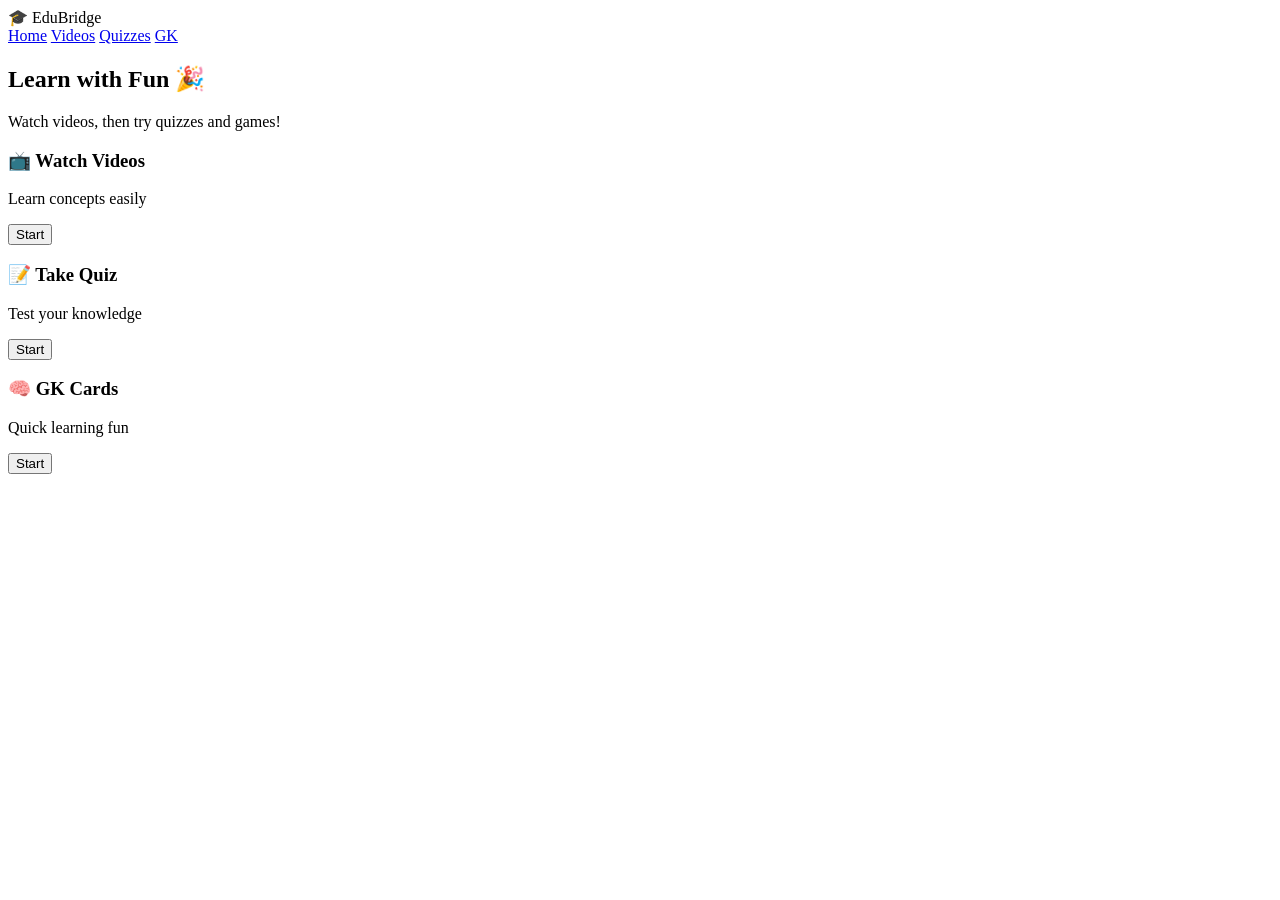
==== frontend/index.html @ 8923375b "Initial commit" ====
<!DOCTYPE html>
<html lang="en">
<head>
  <meta charset="UTF-8">
  <title>EduBridge</title>
  <link rel="stylesheet" href="style.css">
</head>

<body>

<header>
  <div class="logo">🎓 EduBridge</div>
  <nav>
    <a href="index.html">Home</a>
    <a href="videos.html">Videos</a>
    <a href="quiz.html">Quizzes</a>
    <a href="gk.html">GK</a>
  </nav>
</header>

<section class="hero">
  <h1>Learn with Fun 🎉</h1>
  <p>Watch videos, then try quizzes and games!</p>
</section>

<section class="cards">

  <div class="card">
    <h3>📺 Watch Videos</h3>
    <p>Learn concepts easily</p>
    <button onclick="location.href='videos.html'">Start</button>
  </div>

  <div class="card">
    <h3>📝 Take Quiz</h3>
    <p>Test your knowledge</p>
    <button onclick="location.href='quiz.html'">Start</button>
  </div>

  <div class="card">
    <h3>🧠 GK Cards</h3>
    <p>Quick learning fun</p>
    <button onclick="location.href='gk.html'">Start</button>
  </div>

</section>

</body>
</html>
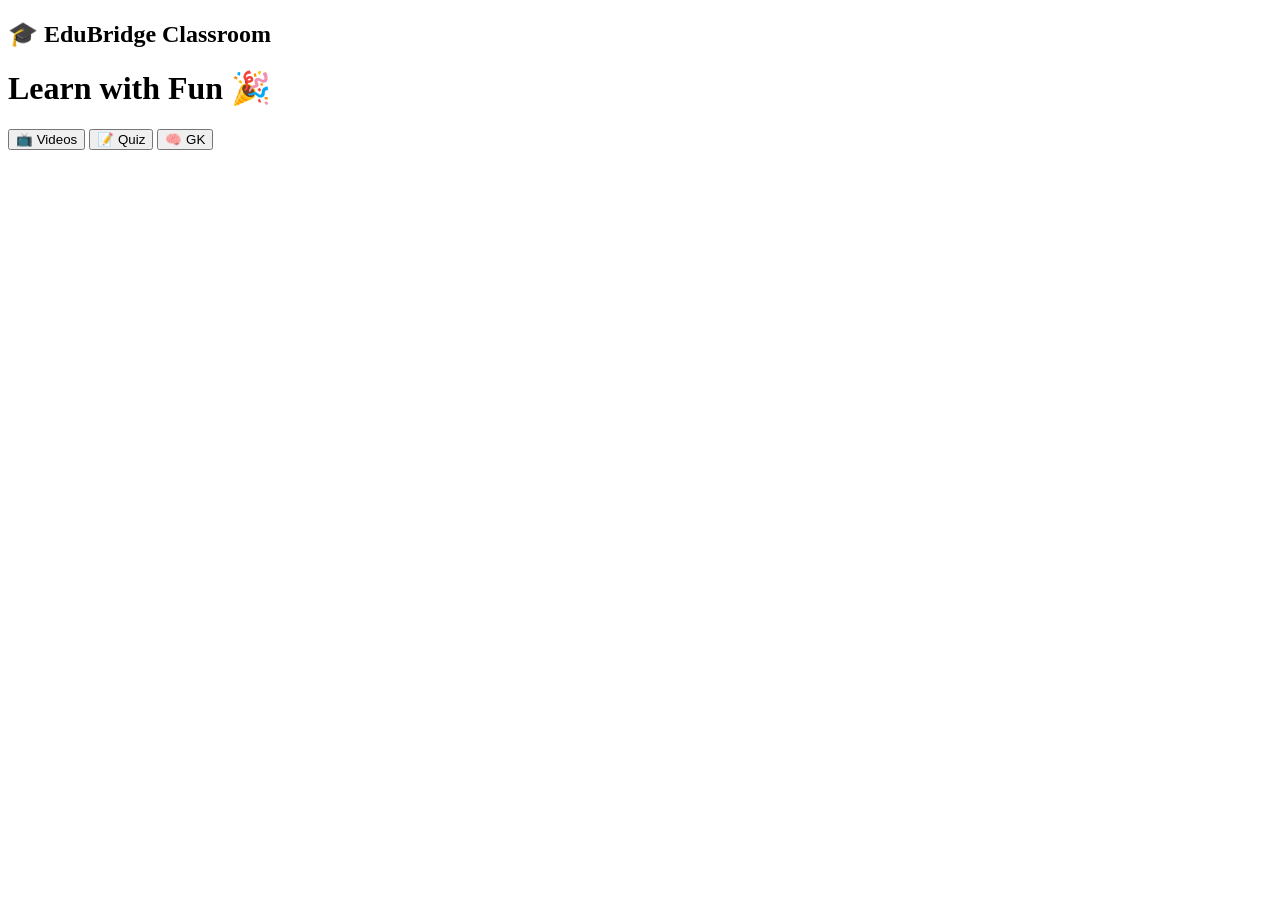
==== commit aab4239b: "small changes Co-authored-by: Copilot <copilot@github.com>" ====
--- a/frontend/index.html
+++ b/frontend/index.html
@@ -1,49 +1,31 @@
 <!DOCTYPE html>
-<html lang="en">
+<html>
 <head>
   <meta charset="UTF-8">
+  <meta name="viewport" content="width=device-width, initial-scale=1.0">
   <title>EduBridge</title>
-  <link rel="stylesheet" href="style.css">
+  <link rel="stylesheet" href="css/style.css">
 </head>
 
 <body>
 
 <header>
-  <div class="logo">🎓 EduBridge</div>
-  <nav>
-    <a href="index.html">Home</a>
-    <a href="videos.html">Videos</a>
-    <a href="quiz.html">Quizzes</a>
-    <a href="gk.html">GK</a>
-  </nav>
+  <h2>🎓 EduBridge Classroom</h2>
 </header>
 
-<section class="hero">
+<div class="main">
+
   <h1>Learn with Fun 🎉</h1>
-  <p>Watch videos, then try quizzes and games!</p>
-</section>
+  <p id="quote"></p>
 
-<section class="cards">
-
-  <div class="card">
-    <h3>📺 Watch Videos</h3>
-    <p>Learn concepts easily</p>
-    <button onclick="location.href='videos.html'">Start</button>
+  <div class="cards">
+    <button onclick="go('videos.html')">📺 Videos</button>
+    <button onclick="go('quiz.html')">📝 Quiz</button>
+    <button onclick="go('gk.html')">🧠 GK</button>
   </div>
 
-  <div class="card">
-    <h3>📝 Take Quiz</h3>
-    <p>Test your knowledge</p>
-    <button onclick="location.href='quiz.html'">Start</button>
-  </div>
+</div>
 
-  <div class="card">
-    <h3>🧠 GK Cards</h3>
-    <p>Quick learning fun</p>
-    <button onclick="location.href='gk.html'">Start</button>
-  </div>
-
-</section>
-
+<script src="js/main.js"></script>
 </body>
 </html>
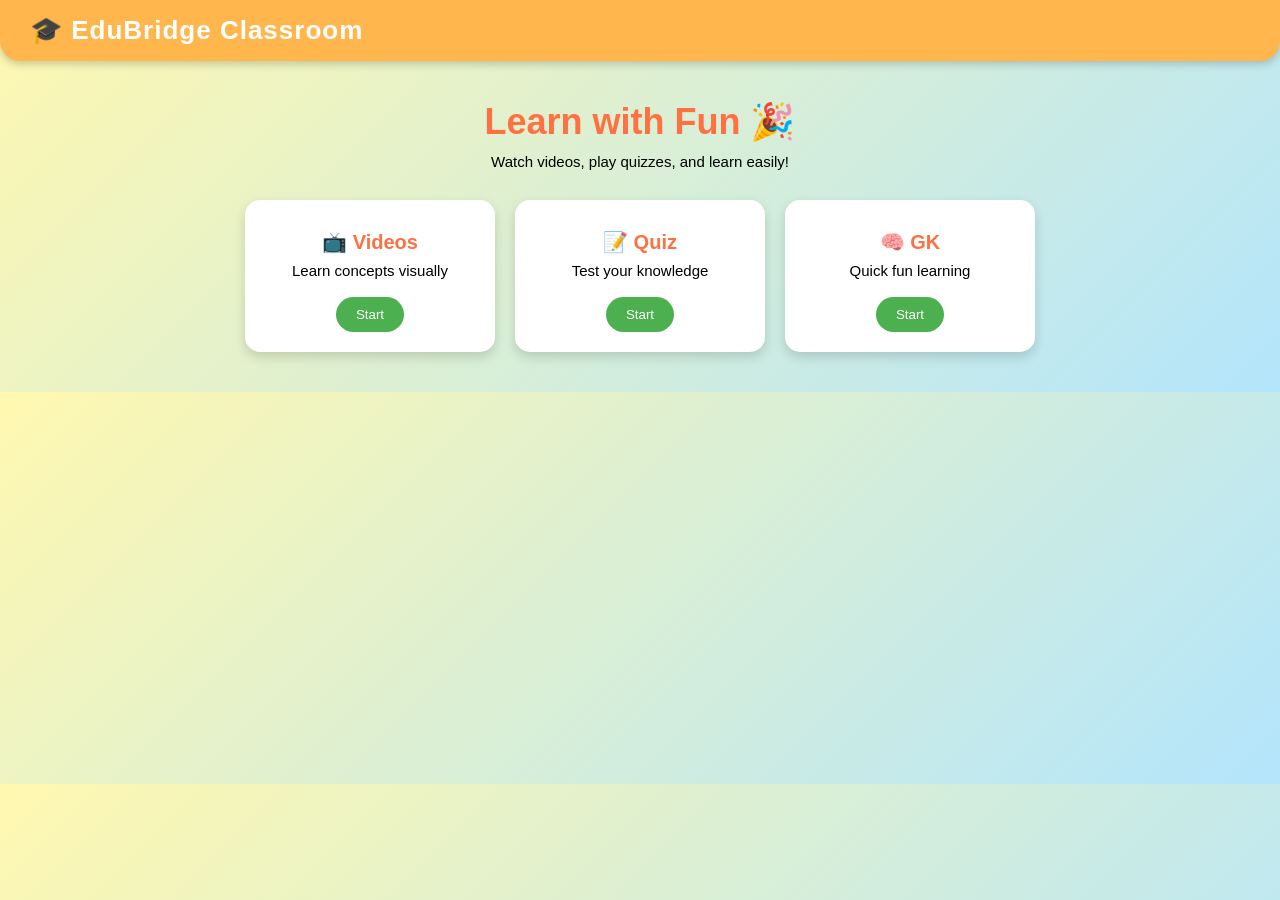
==== commit 8951f07a: "updated video part" ====
--- a/frontend/index.html
+++ b/frontend/index.html
@@ -10,22 +10,35 @@
 <body>
 
 <header>
-  <h2>🎓 EduBridge Classroom</h2>
+  <div class="logo">🎓 EduBridge Classroom</div>
 </header>
 
-<div class="main">
-
+<div class="hero">
   <h1>Learn with Fun 🎉</h1>
-  <p id="quote"></p>
+  <p>Watch videos, play quizzes, and learn easily!</p>
 
   <div class="cards">
-    <button onclick="go('videos.html')">📺 Videos</button>
-    <button onclick="go('quiz.html')">📝 Quiz</button>
-    <button onclick="go('gk.html')">🧠 GK</button>
+
+    <div class="card">
+      <h3>📺 Videos</h3>
+      <p>Learn concepts visually</p>
+      <button onclick="location.href='videos.html'">Start</button>
+    </div>
+
+    <div class="card">
+      <h3>📝 Quiz</h3>
+      <p>Test your knowledge</p>
+      <button onclick="location.href='quiz.html'">Start</button>
+    </div>
+
+    <div class="card">
+      <h3>🧠 GK</h3>
+      <p>Quick fun learning</p>
+      <button onclick="location.href='gk.html'">Start</button>
+    </div>
+
   </div>
-
 </div>
 
-<script src="js/main.js"></script>
 </body>
 </html>
--- a/frontend/css/style.css
+++ b/frontend/css/style.css
@@ -0,0 +1,346 @@
+/* ========== Global Reset ========== */
+* {
+  margin: 0;
+  padding: 0;
+  box-sizing: border-box;
+}
+
+/* ========== Body & Background ========== */
+body {
+  font-family: Arial;
+  background: #f0f8ff;
+  text-align: center;
+}
+
+/* ========== Header & Navigation ========== */
+header {
+  background-color: #ffb74d;            /* warm orange for kids */
+  padding: 15px 30px;
+  color: white;
+  display: flex;
+  align-items: center;
+  justify-content: space-between;
+  box-shadow: 0 3px 8px rgba(0, 0, 0, 0.2);
+  border-bottom-left-radius: 20px;
+  border-bottom-right-radius: 20px;
+}
+
+.logo {
+  font-size: 26px;
+  font-weight: 700;
+  letter-spacing: 1px;
+}
+
+nav a {
+  color: white;
+  margin-left: 18px;
+  text-decoration: none;
+  font-weight: 600;
+  font-size: 15px;
+  padding: 6px 10px;
+  border-radius: 8px;
+  transition: background-color 0.2s ease, transform 0.2s ease;
+}
+
+nav a:hover {
+  background-color: rgba(255, 255, 255, 0.2);
+  transform: translateY(-1px);
+}
+
+/* ========== Main Content Wrapper ========== */
+.main {
+  padding: 30px 20px 50px;
+  text-align: center;
+}
+
+/* For larger screens, center content nicely */
+@media (min-width: 768px) {
+  .main {
+    max-width: 900px;
+    margin: 0 auto;
+  }
+}
+
+/* ========== Headings & Text ========== */
+h1 {
+  font-size: 32px;
+  margin-bottom: 10px;
+  color: #ff7043;
+}
+
+h2 {
+  font-size: 26px;
+  margin-bottom: 10px;
+  color: #ff7043;
+}
+
+h3 {
+  font-size: 20px;
+  margin-top: 20px;
+  margin-bottom: 8px;
+  color: #0288d1;
+}
+
+p {
+  font-size: 15px;
+  margin-bottom: 8px;
+}
+
+/* ========== Buttons ========== */
+.btn-primary {
+  background: linear-gradient(135deg, #4caf50, #66bb6a);
+  color: white;
+  border: none;
+  padding: 12px 22px;
+  border-radius: 25px;
+  cursor: pointer;
+  font-size: 16px;
+  margin: 8px;
+  font-weight: 600;
+  box-shadow: 0 3px 8px rgba(0, 0, 0, 0.2);
+  transition: transform 0.2s ease, box-shadow 0.2s ease, background 0.2s ease;
+}
+
+.btn-primary:hover {
+  transform: translateY(-2px);
+  box-shadow: 0 5px 12px rgba(0, 0, 0, 0.25);
+  background: linear-gradient(135deg, #43a047, #4caf50);
+}
+
+/* ========== Inputs ========== */
+input[type="text"] {
+  padding: 8px 10px;
+  border-radius: 20px;
+  border: 1px solid #ccc;
+  width: 260px;
+  margin-top: 5px;
+  font-size: 14px;
+}
+
+/* ========== Quiz Layout ========== */
+#quiz-area {
+  margin-top: 25px;
+  background-color: rgba(255, 255, 255, 0.9);
+  border-radius: 15px;
+  padding: 20px;
+  box-shadow: 0 3px 8px rgba(0, 0, 0, 0.1);
+}
+
+#question-text {
+  font-size: 18px;
+  margin-bottom: 15px;
+  font-weight: 600;
+}
+
+#options button {
+  width: 80%;
+  max-width: 400px;
+}
+
+#feedback {
+  font-weight: 600;
+  margin-top: 10px;
+  color: #1565c0;
+}
+
+#progress {
+  margin-top: 10px;
+  font-size: 14px;
+  color: #555;
+}
+
+#result-area {
+  background-color: rgba(255, 255, 255, 0.95);
+  border-radius: 15px;
+  padding: 20px;
+  box-shadow: 0 3px 8px rgba(0, 0, 0, 0.1);
+}
+
+/* ========== Video Section ========== */
+.main iframe {
+  border-radius: 15px;
+  box-shadow: 0 3px 10px rgba(0, 0, 0, 0.25);
+  margin-top: 10px;
+}
+
+/* ========== GK Cards ========== */
+.gk-container {
+  display: flex;
+  flex-wrap: wrap;
+  justify-content: center;
+  gap: 15px;
+  margin-top: 25px;
+}
+
+.gk-card {
+  width: 210px;
+  height: 130px;
+  background-color: #ffffff;
+  border-radius: 15px;
+  box-shadow: 0 4px 10px rgba(0, 0, 0, 0.15);
+  display: flex;
+  align-items: center;
+  justify-content: center;
+  padding: 10px;
+  cursor: pointer;
+  transition: transform 0.2s ease, box-shadow 0.2s ease;
+  font-size: 14px;
+  text-align: center;
+}
+
+.gk-card:hover {
+  transform: translateY(-3px);
+  box-shadow: 0 6px 15px rgba(0, 0, 0, 0.2);
+}
+
+/* ========== Responsive Tweaks ========== */
+@media (max-width: 600px) {
+  header {
+    flex-direction: column;
+    align-items: flex-start;
+    gap: 10px;
+  }
+
+  nav a {
+    margin-left: 0;
+    margin-right: 10px;
+  }
+
+  .main iframe {
+    width: 100%;
+    height: auto;
+  }
+
+  #options button {
+    width: 100%;
+  }
+}
+/* ===== Cards UI ===== */
+.card-container {
+  display: flex;
+  justify-content: center;
+  gap: 20px;
+  margin-top: 30px;
+  flex-wrap: wrap;
+}
+
+.card {
+  width: 220px;
+  padding: 20px;
+  background: white;
+  border-radius: 20px;
+  box-shadow: 0 5px 15px rgba(0,0,0,0.15);
+  cursor: pointer;
+  transition: 0.3s;
+  text-align: center;
+  font-size: 16px;
+}
+
+.card:hover {
+  transform: translateY(-5px) scale(1.05);
+}
+
+.card h3 {
+  margin-top: 10px;
+  color: #ff7043;
+}
+.video-card {
+  margin-top: 25px;
+  background: white;
+  padding: 15px;
+  border-radius: 15px;
+  box-shadow: 0 4px 12px rgba(0,0,0,0.2);
+}
+
+.video-card iframe {
+  width: 100%;
+  height: 250px;
+  border-radius: 10px;
+  margin-top: 10px;
+}
+button:active {
+  transform: scale(0.95);
+}
+.hero {
+  text-align: center;
+  padding: 40px 20px;
+}
+
+.hero h1 {
+  font-size: 36px;
+  color: #ff7043;
+}
+
+.cards {
+  display: flex;
+  justify-content: center;
+  gap: 20px;
+  margin-top: 30px;
+  flex-wrap: wrap;
+}
+
+.card {
+  background: white;
+  padding: 20px;
+  width: 250px;
+  border-radius: 15px;
+  text-align: center;
+  box-shadow: 0 5px 12px rgba(0,0,0,0.15);
+  transition: 0.3s;
+}
+
+.card:hover {
+  transform: translateY(-5px);
+}
+
+.card button {
+  margin-top: 10px;
+  padding: 10px 20px;
+  border: none;
+  background: #4caf50;
+  color: white;
+  border-radius: 20px;
+  cursor: pointer;
+}
+/* ===== SUBJECT BUTTONS ===== */
+.subject-btn {
+  padding: 12px 20px;
+  margin: 10px;
+  border-radius: 20px;
+  border: none;
+  background: #0288d1;
+  color: white;
+  font-size: 16px;
+  cursor: pointer;
+}
+
+/* ===== TOPIC BUTTONS ===== */
+.topic-btn {
+  padding: 10px 18px;
+  margin: 8px;
+  border-radius: 15px;
+  border: none;
+  background: #ff7043;
+  color: white;
+  cursor: pointer;
+}
+
+/* ===== VIDEO SECTION ===== */
+#video-section {
+  margin-top: 20px;
+}
+
+/* ===== SUMMARY BOX ===== */
+.summary-box {
+  margin-top: 20px;
+  background: #ffffff;
+  padding: 15px;
+  border-radius: 15px;
+  width: 80%;
+  margin-left: auto;
+  margin-right: auto;
+  box-shadow: 0 3px 8px rgba(0,0,0,0.15);
+}
+body {
+  background: linear-gradient(135deg, #fff8b0, #b3e5fc);
+}
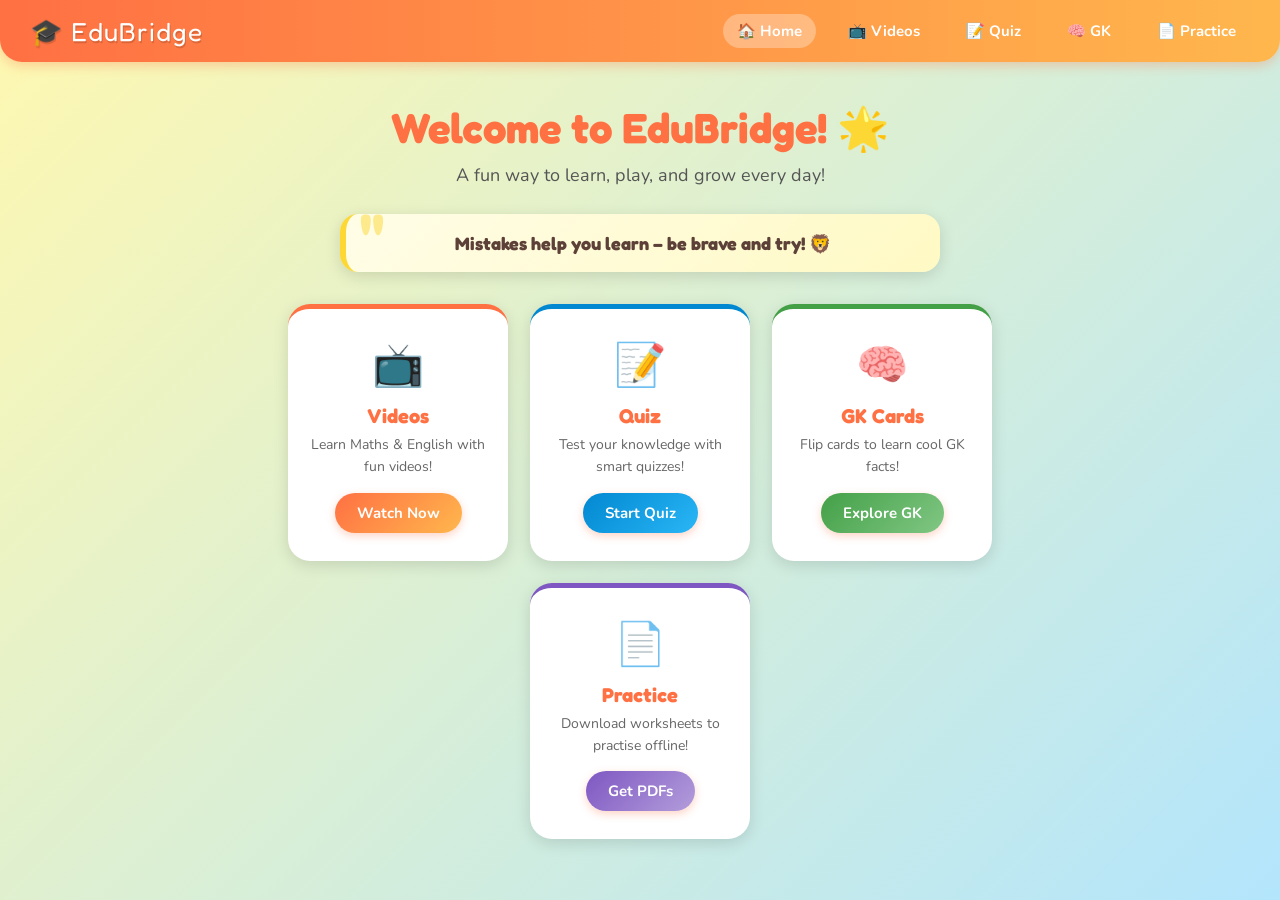
==== commit 9f6e9747: "removed issues" ====
--- a/frontend/index.html
+++ b/frontend/index.html
@@ -1,44 +1,68 @@
 <!DOCTYPE html>
-<html>
+<html lang="en">
 <head>
   <meta charset="UTF-8">
   <meta name="viewport" content="width=device-width, initial-scale=1.0">
-  <title>EduBridge</title>
+  <title>EduBridge – Learn with Fun! 🎓</title>
   <link rel="stylesheet" href="css/style.css">
 </head>
-
 <body>
-
+ 
+<!-- ===== HEADER / NAV ===== -->
 <header>
-  <div class="logo">🎓 EduBridge Classroom</div>
+  <div class="logo">🎓 EduBridge</div>
+  <nav>
+    <a href="index.html" class="active">🏠 Home</a>
+    <a href="videos.html">📺 Videos</a>
+    <a href="quiz.html">📝 Quiz</a>
+    <a href="gk.html">🧠 GK</a>
+    <a href="practice.html">📄 Practice</a>
+  </nav>
 </header>
-
-<div class="hero">
-  <h1>Learn with Fun 🎉</h1>
-  <p>Watch videos, play quizzes, and learn easily!</p>
-
+ 
+<!-- ===== HERO ===== -->
+<div class="hero main">
+  <h1>Welcome to EduBridge! 🌟</h1>
+  <p>A fun way to learn, play, and grow every day!</p>
+ 
+  <!-- Daily Quote Box -->
+  <div class="quote-box" id="dailyQuote">Loading quote...</div>
+ 
+  <!-- Feature Cards -->
   <div class="cards">
-
+ 
     <div class="card">
-      <h3>📺 Videos</h3>
-      <p>Learn concepts visually</p>
-      <button onclick="location.href='videos.html'">Start</button>
+      <span class="emoji">📺</span>
+      <h3>Videos</h3>
+      <p>Learn Maths &amp; English with fun videos!</p>
+      <button onclick="location.href='videos.html'">Watch Now</button>
     </div>
-
+ 
     <div class="card">
-      <h3>📝 Quiz</h3>
-      <p>Test your knowledge</p>
-      <button onclick="location.href='quiz.html'">Start</button>
+      <span class="emoji">📝</span>
+      <h3>Quiz</h3>
+      <p>Test your knowledge with smart quizzes!</p>
+      <button onclick="location.href='quiz.html'">Start Quiz</button>
     </div>
-
+ 
     <div class="card">
-      <h3>🧠 GK</h3>
-      <p>Quick fun learning</p>
-      <button onclick="location.href='gk.html'">Start</button>
+      <span class="emoji">🧠</span>
+      <h3>GK Cards</h3>
+      <p>Flip cards to learn cool GK facts!</p>
+      <button onclick="location.href='gk.html'">Explore GK</button>
     </div>
-
+ 
+    <div class="card">
+      <span class="emoji">📄</span>
+      <h3>Practice</h3>
+      <p>Download worksheets to practise offline!</p>
+      <button onclick="location.href='practice.html'">Get PDFs</button>
+    </div>
+ 
   </div>
 </div>
-
+ 
+<!-- ===== MAIN JS ===== -->
+<script src="js/main.js"></script>
 </body>
 </html>
--- a/frontend/css/style.css
+++ b/frontend/css/style.css
@@ -1,346 +1,627 @@
-/* ========== Global Reset ========== */
-* {
-  margin: 0;
-  padding: 0;
-  box-sizing: border-box;
-}
-
-/* ========== Body & Background ========== */
+/* ========== Google Fonts ========== */
+@import url('https://fonts.googleapis.com/css2?family=Nunito:wght@400;600;700;800;900&family=Fredoka+One&display=swap');
+ 
+/* ========== CSS Variables ========== */
+:root {
+  --orange: #ff7043;
+  --orange-light: #ffab91;
+  --blue: #0288d1;
+  --blue-light: #b3e5fc;
+  --green: #43a047;
+  --green-light: #c8e6c9;
+  --yellow: #fdd835;
+  --yellow-light: #fff9c4;
+  --purple: #7e57c2;
+  --pink: #ec407a;
+  --red: #e53935;
+  --bg: linear-gradient(135deg, #fff8b0 0%, #b3e5fc 100%);
+  --white: #ffffff;
+  --shadow: 0 4px 16px rgba(0,0,0,0.13);
+  --radius: 18px;
+  --font-main: 'Nunito', sans-serif;
+  --font-display: 'Fredoka One', cursive;
+}
+ 
+/* ========== Reset ========== */
+* { margin: 0; padding: 0; box-sizing: border-box; }
+ 
+/* ========== Body ========== */
 body {
-  font-family: Arial;
-  background: #f0f8ff;
-  text-align: center;
-}
-
-/* ========== Header & Navigation ========== */
+  font-family: var(--font-main);
+  background: var(--bg);
+  min-height: 100vh;
+  color: #333;
+}
+ 
+/* ========== Header ========== */
 header {
-  background-color: #ffb74d;            /* warm orange for kids */
-  padding: 15px 30px;
+  background: linear-gradient(90deg, #ff7043, #ffb74d);
+  padding: 14px 30px;
   color: white;
   display: flex;
   align-items: center;
   justify-content: space-between;
-  box-shadow: 0 3px 8px rgba(0, 0, 0, 0.2);
-  border-bottom-left-radius: 20px;
-  border-bottom-right-radius: 20px;
-}
-
+  box-shadow: 0 4px 12px rgba(255,112,67,0.3);
+  border-bottom-left-radius: 22px;
+  border-bottom-right-radius: 22px;
+  position: sticky;
+  top: 0;
+  z-index: 100;
+}
+ 
 .logo {
+  font-family: var(--font-display);
   font-size: 26px;
-  font-weight: 700;
   letter-spacing: 1px;
-}
-
+  text-shadow: 1px 2px 0 rgba(0,0,0,0.15);
+}
+ 
 nav a {
   color: white;
-  margin-left: 18px;
+  margin-left: 14px;
   text-decoration: none;
-  font-weight: 600;
+  font-weight: 700;
   font-size: 15px;
-  padding: 6px 10px;
-  border-radius: 8px;
-  transition: background-color 0.2s ease, transform 0.2s ease;
-}
-
+  padding: 7px 14px;
+  border-radius: 20px;
+  transition: background 0.2s, transform 0.2s;
+  display: inline-block;
+}
+ 
 nav a:hover {
-  background-color: rgba(255, 255, 255, 0.2);
-  transform: translateY(-1px);
-}
-
-/* ========== Main Content Wrapper ========== */
+  background: rgba(255,255,255,0.25);
+  transform: translateY(-2px);
+}
+ 
+nav a.active {
+  background: rgba(255,255,255,0.3);
+}
+ 
+/* ========== Main Wrapper ========== */
 .main {
-  padding: 30px 20px 50px;
+  padding: 30px 20px 60px;
+  max-width: 960px;
+  margin: 0 auto;
   text-align: center;
 }
-
-/* For larger screens, center content nicely */
-@media (min-width: 768px) {
-  .main {
-    max-width: 900px;
-    margin: 0 auto;
-  }
-}
-
-/* ========== Headings & Text ========== */
+ 
+/* ========== Headings ========== */
 h1 {
-  font-size: 32px;
-  margin-bottom: 10px;
-  color: #ff7043;
-}
-
+  font-family: var(--font-display);
+  font-size: 36px;
+  color: var(--orange);
+  margin-bottom: 8px;
+}
+ 
 h2 {
-  font-size: 26px;
-  margin-bottom: 10px;
-  color: #ff7043;
-}
-
+  font-family: var(--font-display);
+  font-size: 28px;
+  color: var(--blue);
+  margin-bottom: 12px;
+}
+ 
 h3 {
+  font-size: 19px;
+  font-weight: 800;
+  color: var(--orange);
+  margin-bottom: 6px;
+}
+ 
+p { font-size: 15px; margin-bottom: 8px; line-height: 1.6; }
+ 
+/* ========== Hero Section (index) ========== */
+.hero {
+  text-align: center;
+  padding: 40px 20px 20px;
+}
+ 
+.hero h1 { font-size: 42px; }
+.hero p { font-size: 18px; color: #555; margin-bottom: 10px; }
+ 
+/* ========== Quote Box ========== */
+.quote-box {
+  background: linear-gradient(135deg, #fffde7, #fff9c4);
+  border-left: 6px solid var(--yellow);
+  border-radius: var(--radius);
+  padding: 18px 24px;
+  margin: 24px auto 10px;
+  max-width: 600px;
+  box-shadow: var(--shadow);
+  font-size: 18px;
+  font-weight: 700;
+  color: #5d4037;
+  font-family: var(--font-display);
+  position: relative;
+}
+ 
+.quote-box::before {
+  content: '"';
+  font-size: 60px;
+  color: var(--yellow);
+  position: absolute;
+  top: -10px;
+  left: 14px;
+  line-height: 1;
+  opacity: 0.5;
+}
+ 
+/* ========== Cards (Home) ========== */
+.cards {
+  display: flex;
+  justify-content: center;
+  gap: 22px;
+  margin-top: 32px;
+  flex-wrap: wrap;
+}
+ 
+.card {
+  background: var(--white);
+  padding: 28px 22px;
+  width: 220px;
+  border-radius: 22px;
+  text-align: center;
+  box-shadow: var(--shadow);
+  transition: transform 0.25s, box-shadow 0.25s;
+  border-top: 5px solid var(--orange);
+}
+ 
+.card:nth-child(2) { border-color: var(--blue); }
+.card:nth-child(3) { border-color: var(--green); }
+.card:nth-child(4) { border-color: var(--purple); }
+.card:nth-child(5) { border-color: var(--pink); }
+ 
+.card:hover {
+  transform: translateY(-7px) scale(1.03);
+  box-shadow: 0 10px 28px rgba(0,0,0,0.18);
+}
+ 
+.card .emoji { font-size: 42px; margin-bottom: 10px; display: block; }
+ 
+.card h3 {
+  font-family: var(--font-display);
   font-size: 20px;
-  margin-top: 20px;
-  margin-bottom: 8px;
-  color: #0288d1;
-}
-
-p {
+  margin-bottom: 6px;
+}
+ 
+.card p { font-size: 14px; color: #666; margin-bottom: 14px; }
+ 
+.card button {
+  padding: 10px 22px;
+  border: none;
+  background: linear-gradient(135deg, #ff7043, #ffb74d);
+  color: white;
+  border-radius: 20px;
+  cursor: pointer;
   font-size: 15px;
-  margin-bottom: 8px;
-}
-
+  font-weight: 700;
+  font-family: var(--font-main);
+  box-shadow: 0 3px 8px rgba(255,112,67,0.3);
+  transition: transform 0.15s, box-shadow 0.15s;
+}
+ 
+.card button:hover { transform: translateY(-2px); }
+.card:nth-child(2) button { background: linear-gradient(135deg, #0288d1, #29b6f6); }
+.card:nth-child(3) button { background: linear-gradient(135deg, #43a047, #81c784); }
+.card:nth-child(4) button { background: linear-gradient(135deg, #7e57c2, #b39ddb); }
+.card:nth-child(5) button { background: linear-gradient(135deg, #ec407a, #f48fb1); }
+ 
 /* ========== Buttons ========== */
 .btn-primary {
-  background: linear-gradient(135deg, #4caf50, #66bb6a);
-  color: white;
-  border: none;
-  padding: 12px 22px;
+  background: linear-gradient(135deg, #43a047, #66bb6a);
+  color: white;
+  border: none;
+  padding: 13px 24px;
   border-radius: 25px;
   cursor: pointer;
   font-size: 16px;
   margin: 8px;
-  font-weight: 600;
-  box-shadow: 0 3px 8px rgba(0, 0, 0, 0.2);
-  transition: transform 0.2s ease, box-shadow 0.2s ease, background 0.2s ease;
-}
+  font-weight: 700;
+  font-family: var(--font-main);
+  box-shadow: 0 3px 10px rgba(67,160,71,0.25);
+  transition: transform 0.2s, box-shadow 0.2s;
+  display: inline-block;
+}
+ 
+.btn-primary:hover {
+  transform: translateY(-3px);
+  box-shadow: 0 6px 16px rgba(67,160,71,0.35);
+}
+ 
+.btn-primary:active { transform: scale(0.96); }
+ 
+/* Subject buttons */
+.subject-btn {
+  padding: 14px 28px;
+  margin: 10px;
+  border-radius: 25px;
+  border: none;
+  background: linear-gradient(135deg, #0288d1, #29b6f6);
+  color: white;
+  font-size: 17px;
+  font-weight: 700;
+  font-family: var(--font-main);
+  cursor: pointer;
+  box-shadow: 0 4px 12px rgba(2,136,209,0.25);
+  transition: transform 0.2s, box-shadow 0.2s;
+}
+ 
+.subject-btn:hover { transform: translateY(-3px); }
+.subject-btn.english { background: linear-gradient(135deg, #ec407a, #f48fb1); }
+ 
+/* Topic buttons */
+.topic-btn {
+  padding: 10px 20px;
+  margin: 7px;
+  border-radius: 20px;
+  border: none;
+  background: linear-gradient(135deg, #ff7043, #ffb74d);
+  color: white;
+  font-size: 15px;
+  font-weight: 700;
+  font-family: var(--font-main);
+  cursor: pointer;
+  box-shadow: 0 3px 8px rgba(255,112,67,0.2);
+  transition: transform 0.2s;
+}
+ 
+.topic-btn:hover { transform: translateY(-2px); }
+ 
+/* Back button */
+.back-btn {
+  background: #e0e0e0;
+  color: #333;
+  border: none;
+  padding: 9px 20px;
+  border-radius: 20px;
+  cursor: pointer;
+  font-size: 14px;
+  font-weight: 700;
+  font-family: var(--font-main);
+  margin-bottom: 16px;
+  transition: background 0.2s;
+}
+ 
+.back-btn:hover { background: #bdbdbd; }
+ 
+/* ========== Video Page ========== */
+#video-section { margin-top: 20px; }
+ 
+.video-card {
+  margin: 18px auto;
+  background: var(--white);
+  padding: 20px;
+  border-radius: var(--radius);
+  box-shadow: var(--shadow);
+  max-width: 640px;
+  text-align: left;
+}
+ 
+.video-card h3 { color: var(--blue); font-size: 18px; margin-bottom: 10px; }
+ 
 
-.btn-primary:hover {
-  transform: translateY(-2px);
-  box-shadow: 0 5px 12px rgba(0, 0, 0, 0.25);
-  background: linear-gradient(135deg, #43a047, #4caf50);
-}
-
-/* ========== Inputs ========== */
-input[type="text"] {
-  padding: 8px 10px;
-  border-radius: 20px;
-  border: 1px solid #ccc;
-  width: 260px;
-  margin-top: 5px;
+.summary-box {
+  margin-top: 14px;
+  background: linear-gradient(135deg, #e3f2fd, #fff9c4);
+  padding: 14px 18px;
+  border-radius: 12px;
+  border-left: 4px solid var(--blue);
+}
+ 
+.summary-box p { font-size: 14px; color: #444; margin-bottom: 10px; }
+ 
+.listen-btn {
+  background: linear-gradient(135deg, #7e57c2, #b39ddb);
+  color: white;
+  border: none;
+  padding: 8px 18px;
+  border-radius: 20px;
+  cursor: pointer;
   font-size: 14px;
-}
-
-/* ========== Quiz Layout ========== */
-#quiz-area {
-  margin-top: 25px;
-  background-color: rgba(255, 255, 255, 0.9);
-  border-radius: 15px;
-  padding: 20px;
-  box-shadow: 0 3px 8px rgba(0, 0, 0, 0.1);
-}
-
-#question-text {
-  font-size: 18px;
-  margin-bottom: 15px;
-  font-weight: 600;
-}
-
-#options button {
-  width: 80%;
-  max-width: 400px;
-}
-
-#feedback {
-  font-weight: 600;
-  margin-top: 10px;
-  color: #1565c0;
-}
-
-#progress {
-  margin-top: 10px;
-  font-size: 14px;
-  color: #555;
-}
-
-#result-area {
-  background-color: rgba(255, 255, 255, 0.95);
-  border-radius: 15px;
-  padding: 20px;
-  box-shadow: 0 3px 8px rgba(0, 0, 0, 0.1);
-}
-
-/* ========== Video Section ========== */
-.main iframe {
-  border-radius: 15px;
-  box-shadow: 0 3px 10px rgba(0, 0, 0, 0.25);
-  margin-top: 10px;
-}
-
+  font-weight: 700;
+  font-family: var(--font-main);
+  transition: transform 0.15s;
+}
+ 
+.listen-btn:hover { transform: scale(1.05); }
+ 
 /* ========== GK Cards ========== */
 .gk-container {
   display: flex;
   flex-wrap: wrap;
   justify-content: center;
-  gap: 15px;
-  margin-top: 25px;
-}
-
-.gk-card {
-  width: 210px;
-  height: 130px;
-  background-color: #ffffff;
-  border-radius: 15px;
-  box-shadow: 0 4px 10px rgba(0, 0, 0, 0.15);
+  gap: 20px;
+  margin-top: 28px;
+}
+ 
+/* Flip card */
+.flip-card {
+  width: 220px;
+  height: 200px;
+  perspective: 1000px;
+  cursor: pointer;
+}
+ 
+.flip-card-inner {
+  position: relative;
+  width: 100%;
+  height: 100%;
+  transition: transform 0.6s;
+  transform-style: preserve-3d;
+}
+ 
+.flip-card.flipped .flip-card-inner {
+  transform: rotateY(180deg);
+}
+ 
+.flip-card-front,
+.flip-card-back {
+  position: absolute;
+  width: 100%;
+  height: 100%;
+  backface-visibility: hidden;
+  border-radius: var(--radius);
   display: flex;
+  flex-direction: column;
   align-items: center;
   justify-content: center;
-  padding: 10px;
-  cursor: pointer;
-  transition: transform 0.2s ease, box-shadow 0.2s ease;
+  padding: 14px;
+  text-align: center;
+  box-shadow: var(--shadow);
+}
+ 
+.flip-card-front {
+  background: var(--white);
+  border-top: 5px solid var(--blue);
+}
+ 
+.flip-card-front img {
+  width: 70px;
+  height: 70px;
+  object-fit: cover;
+  border-radius: 50%;
+  margin-bottom: 8px;
+  border: 3px solid var(--blue-light);
+}
+ 
+.flip-card-front p {
+  font-weight: 700;
   font-size: 14px;
+  color: #333;
+}
+ 
+.flip-card-back {
+  background: linear-gradient(135deg, #e8f5e9, #c8e6c9);
+  transform: rotateY(180deg);
+  border-top: 5px solid var(--green);
+}
+ 
+.flip-card-back p {
+  font-weight: 800;
+  font-size: 16px;
+  color: var(--green);
+}
+ 
+.flip-card-back .flip-hint {
+  font-size: 12px;
+  color: #888;
+  margin-top: 6px;
+  font-weight: 600;
+}
+ 
+.card-audio-btn {
+  margin-top: 10px;
+  background: linear-gradient(135deg, #43a047, #81c784);
+  color: white;
+  border: none;
+  padding: 6px 14px;
+  border-radius: 15px;
+  cursor: pointer;
+  font-size: 13px;
+  font-weight: 700;
+  font-family: var(--font-main);
+}
+ 
+/* ========== Quiz Page ========== */
+#quiz-area {
+  margin-top: 24px;
+  background: rgba(255,255,255,0.92);
+  border-radius: var(--radius);
+  padding: 28px 22px;
+  box-shadow: var(--shadow);
+  max-width: 560px;
+  margin-left: auto;
+  margin-right: auto;
+}
+ 
+#question-text {
+  font-size: 20px;
+  font-weight: 800;
+  margin-bottom: 18px;
+  color: #333;
+  line-height: 1.4;
+}
+ 
+#options button {
+  display: block;
+  width: 90%;
+  max-width: 400px;
+  margin: 10px auto;
+  padding: 14px;
+  font-size: 16px;
+  font-weight: 700;
+  font-family: var(--font-main);
+  border: 2px solid #e0e0e0;
+  border-radius: 14px;
+  background: var(--white);
+  cursor: pointer;
+  transition: all 0.2s;
+  color: #333;
+}
+ 
+#options button:hover { background: #e3f2fd; border-color: var(--blue); transform: scale(1.02); }
+#options button.correct { background: #c8e6c9; border-color: var(--green); color: var(--green); }
+#options button.wrong { background: #ffcdd2; border-color: var(--red); color: var(--red); }
+ 
+#feedback {
+  font-weight: 800;
+  font-size: 18px;
+  margin-top: 12px;
+  min-height: 28px;
+}
+ 
+#progress {
+  font-size: 14px;
+  color: #666;
+  margin-top: 8px;
+  font-weight: 600;
+}
+ 
+.progress-bar-wrap {
+  background: #e0e0e0;
+  border-radius: 20px;
+  height: 10px;
+  margin: 10px 0;
+  overflow: hidden;
+}
+ 
+.progress-bar {
+  height: 100%;
+  background: linear-gradient(90deg, #43a047, #81c784);
+  border-radius: 20px;
+  transition: width 0.4s;
+}
+ 
+#result-area {
+  background: rgba(255,255,255,0.95);
+  border-radius: var(--radius);
+  padding: 30px;
+  box-shadow: var(--shadow);
+  max-width: 480px;
+  margin: 24px auto;
+}
+ 
+#result-area h2 { font-size: 32px; margin-bottom: 14px; }
+.score-big { font-size: 60px; font-family: var(--font-display); color: var(--orange); }
+.score-label { font-size: 18px; color: #555; margin-bottom: 18px; }
+ 
+/* ========== PDF / Practice Page ========== */
+.pdf-grid {
+  display: flex;
+  flex-wrap: wrap;
+  justify-content: center;
+  gap: 20px;
+  margin-top: 28px;
+}
+ 
+.pdf-card {
+  background: var(--white);
+  border-radius: var(--radius);
+  box-shadow: var(--shadow);
+  padding: 22px 18px;
+  width: 220px;
   text-align: center;
-}
-
-.gk-card:hover {
-  transform: translateY(-3px);
-  box-shadow: 0 6px 15px rgba(0, 0, 0, 0.2);
-}
-
-/* ========== Responsive Tweaks ========== */
+  border-top: 5px solid var(--orange);
+  transition: transform 0.2s;
+}
+ 
+.pdf-card:nth-child(even) { border-color: var(--blue); }
+ 
+.pdf-card:hover { transform: translateY(-5px); }
+.pdf-card .pdf-icon { font-size: 40px; margin-bottom: 8px; }
+.pdf-card h3 { font-size: 16px; font-weight: 800; color: #333; margin-bottom: 6px; }
+.pdf-card p { font-size: 13px; color: #777; margin-bottom: 14px; }
+ 
+.pdf-card .btn-download {
+  display: inline-block;
+  background: linear-gradient(135deg, #ff7043, #ffb74d);
+  color: white;
+  padding: 9px 18px;
+  border-radius: 20px;
+  font-size: 14px;
+  font-weight: 700;
+  text-decoration: none;
+  margin: 4px;
+  transition: transform 0.15s;
+  border: none;
+  cursor: pointer;
+  font-family: var(--font-main);
+}
+ 
+.pdf-card .btn-preview {
+  display: inline-block;
+  background: linear-gradient(135deg, #0288d1, #29b6f6);
+  color: white;
+  padding: 9px 18px;
+  border-radius: 20px;
+  font-size: 14px;
+  font-weight: 700;
+  text-decoration: none;
+  margin: 4px;
+  transition: transform 0.15s;
+}
+ 
+.pdf-card .btn-download:hover,
+.pdf-card .btn-preview:hover { transform: scale(1.05); }
+ 
+/* PDF filter buttons */
+.filter-btn {
+  padding: 10px 22px;
+  margin: 6px;
+  border-radius: 20px;
+  border: 2px solid var(--blue);
+  background: transparent;
+  color: var(--blue);
+  font-size: 15px;
+  font-weight: 700;
+  cursor: pointer;
+  font-family: var(--font-main);
+  transition: all 0.2s;
+}
+ 
+.filter-btn.active,
+.filter-btn:hover {
+  background: var(--blue);
+  color: white;
+}
+ 
+/* ========== Section Divider ========== */
+.section-title {
+  text-align: center;
+  margin: 28px 0 14px;
+  font-family: var(--font-display);
+  font-size: 24px;
+  color: var(--blue);
+}
+ 
+/* ========== Responsive ========== */
 @media (max-width: 600px) {
   header {
     flex-direction: column;
     align-items: flex-start;
     gap: 10px;
+    border-radius: 0 0 16px 16px;
   }
+ 
+  nav a { margin-left: 0; margin-right: 8px; font-size: 13px; }
+  .logo { font-size: 22px; }
+  .hero h1 { font-size: 30px; }
+  .cards { gap: 14px; }
+  .card { width: 90%; }
+  #options button { width: 100%; }
+  .flip-card { width: 160px; height: 180px; }
+  .pdf-card { width: 90%; }
+}
+video {
+  width: 100%;
+  height: 220px;
+  border-radius: 10px;
+  margin-top: 10px;
+}
 
-  nav a {
-    margin-left: 0;
-    margin-right: 10px;
-  }
-
-  .main iframe {
-    width: 100%;
-    height: auto;
-  }
-
-  #options button {
-    width: 100%;
-  }
-}
-/* ===== Cards UI ===== */
-.card-container {
-  display: flex;
-  justify-content: center;
-  gap: 20px;
-  margin-top: 30px;
-  flex-wrap: wrap;
-}
-
-.card {
-  width: 220px;
-  padding: 20px;
-  background: white;
-  border-radius: 20px;
-  box-shadow: 0 5px 15px rgba(0,0,0,0.15);
-  cursor: pointer;
-  transition: 0.3s;
-  text-align: center;
-  font-size: 16px;
-}
-
-.card:hover {
-  transform: translateY(-5px) scale(1.05);
-}
-
-.card h3 {
-  margin-top: 10px;
-  color: #ff7043;
-}
 .video-card {
-  margin-top: 25px;
   background: white;
   padding: 15px;
-  border-radius: 15px;
-  box-shadow: 0 4px 12px rgba(0,0,0,0.2);
-}
-
-.video-card iframe {
-  width: 100%;
-  height: 250px;
+  margin: 15px auto;
+  width: 300px;
   border-radius: 10px;
-  margin-top: 10px;
-}
-button:active {
-  transform: scale(0.95);
-}
-.hero {
-  text-align: center;
-  padding: 40px 20px;
-}
-
-.hero h1 {
-  font-size: 36px;
-  color: #ff7043;
-}
-
-.cards {
-  display: flex;
-  justify-content: center;
-  gap: 20px;
-  margin-top: 30px;
-  flex-wrap: wrap;
-}
-
-.card {
-  background: white;
-  padding: 20px;
-  width: 250px;
-  border-radius: 15px;
-  text-align: center;
-  box-shadow: 0 5px 12px rgba(0,0,0,0.15);
-  transition: 0.3s;
-}
-
-.card:hover {
-  transform: translateY(-5px);
-}
-
-.card button {
-  margin-top: 10px;
-  padding: 10px 20px;
-  border: none;
-  background: #4caf50;
-  color: white;
-  border-radius: 20px;
-  cursor: pointer;
-}
-/* ===== SUBJECT BUTTONS ===== */
-.subject-btn {
-  padding: 12px 20px;
-  margin: 10px;
-  border-radius: 20px;
-  border: none;
-  background: #0288d1;
-  color: white;
-  font-size: 16px;
-  cursor: pointer;
-}
-
-/* ===== TOPIC BUTTONS ===== */
-.topic-btn {
-  padding: 10px 18px;
-  margin: 8px;
-  border-radius: 15px;
-  border: none;
-  background: #ff7043;
-  color: white;
-  cursor: pointer;
-}
-
-/* ===== VIDEO SECTION ===== */
-#video-section {
-  margin-top: 20px;
-}
-
-/* ===== SUMMARY BOX ===== */
-.summary-box {
-  margin-top: 20px;
-  background: #ffffff;
-  padding: 15px;
-  border-radius: 15px;
-  width: 80%;
-  margin-left: auto;
-  margin-right: auto;
-  box-shadow: 0 3px 8px rgba(0,0,0,0.15);
-}
-body {
-  background: linear-gradient(135deg, #fff8b0, #b3e5fc);
 }
